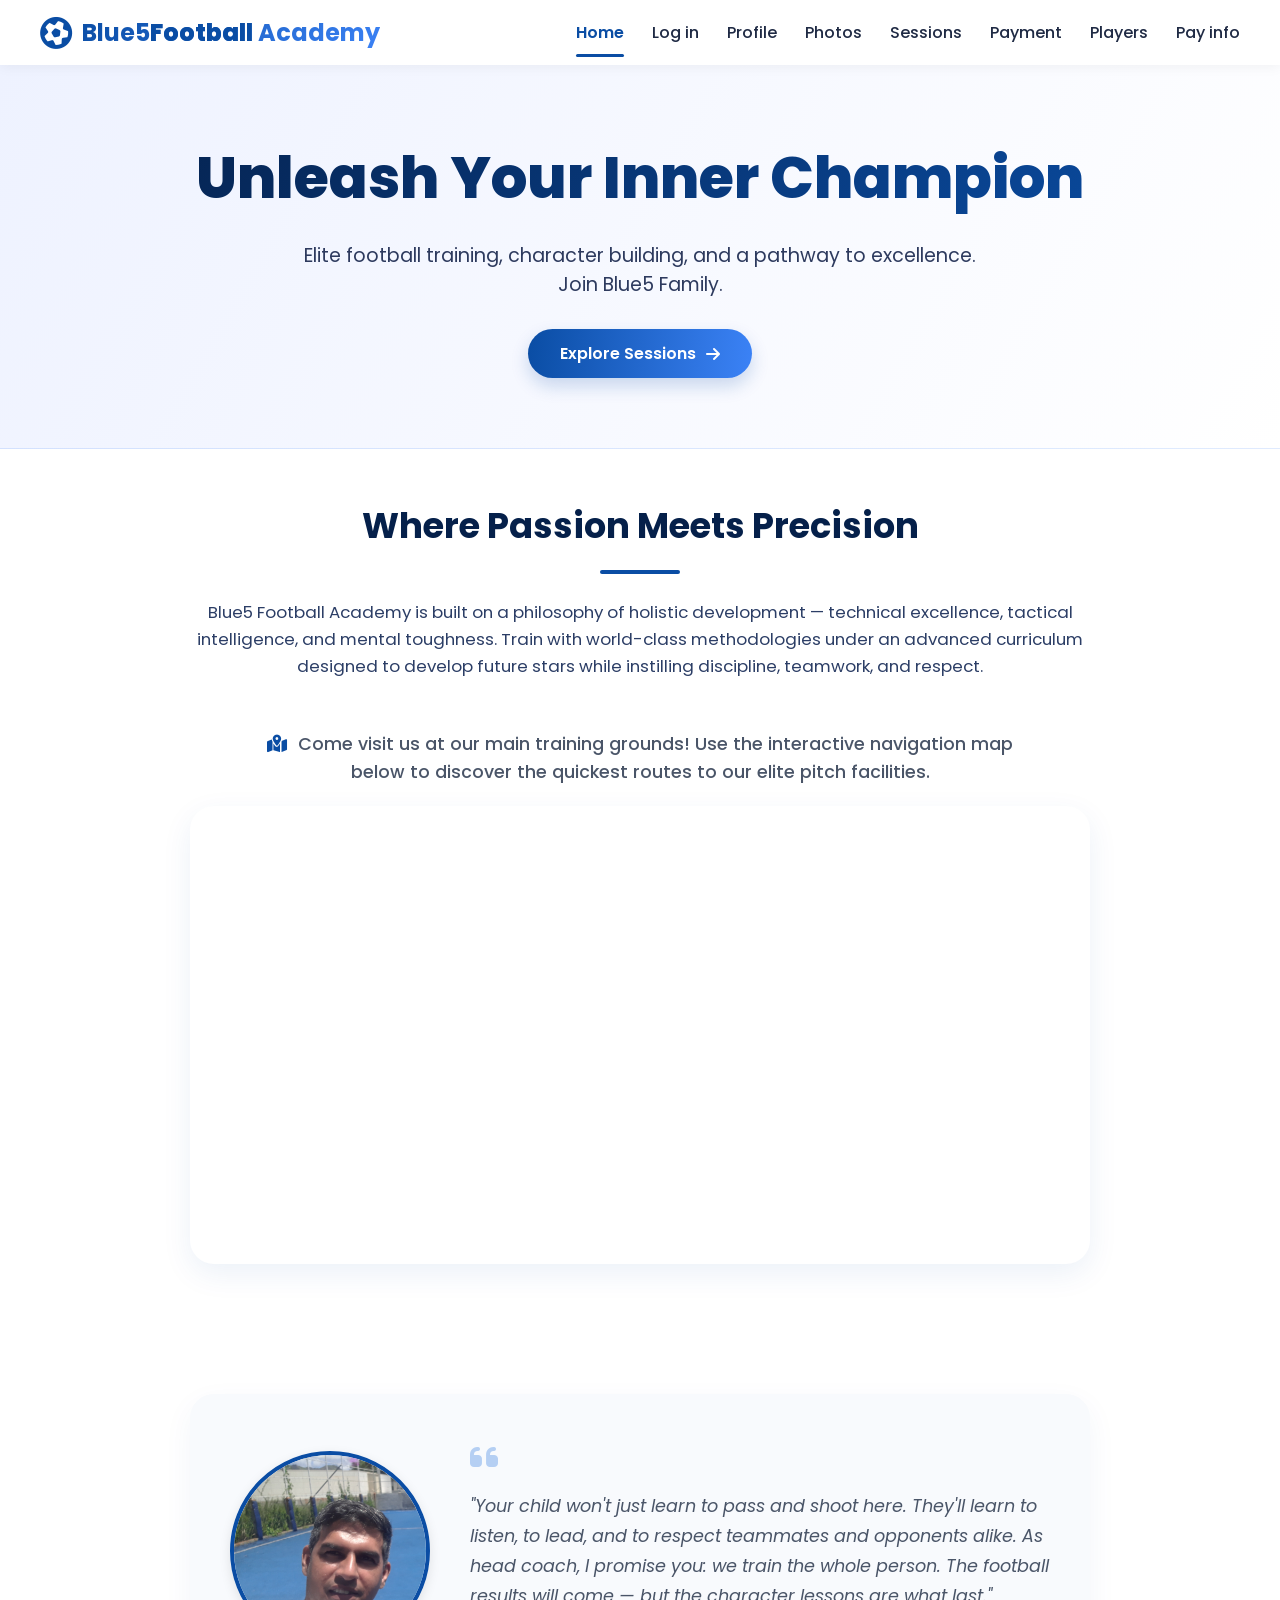
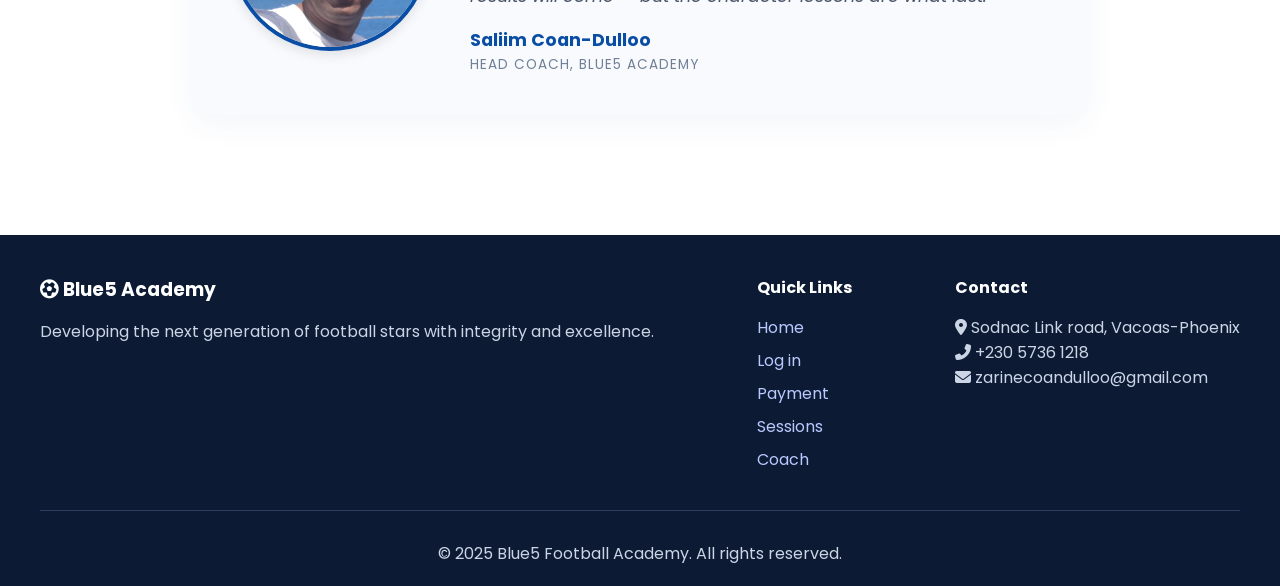
==== index.html @ ffa1c9f6 "Update index.html" ====
<!DOCTYPE html>
<html lang="en">
<head>
    <meta charset="UTF-8">
    <meta name="viewport" content="width=device-width, initial-scale=1.0">
    <title>Blue5 Football Academy | Home</title>
    <link rel="icon" href="data:image/svg+xml,<svg xmlns=%22http://www.w3.org/2000/svg%22 viewBox=%220 0 100 100%22><text y=%22.9em%22 font-size=%2280%22 fill=%22%230a4da4%22>⚽</text></svg>">
    <link rel="stylesheet" href="style.css">
    <link href="https://fonts.googleapis.com/css2?family=Poppins:wght@300;400;500;600;700;800&display=swap" rel="stylesheet">
    <link rel="stylesheet" href="https://cdnjs.cloudflare.com/ajax/libs/font-awesome/6.5.2/css/all.min.css">
    <style>
        /* Responsive Mobile Navigation Fixes matching layout configuration rules */
        .top-nav { 
            display: flex; 
            justify-content: space-between; 
            align-items: center; 
            padding: 15px 40px; 
            background: white; 
            box-shadow: 0 2px 12px rgba(0,0,0,0.05); 
            position: sticky; 
            top: 0; 
            z-index: 1000; 
        }
        .logo-link { text-decoration: none; }
        .main-nav ul { display: flex; gap: 28px; list-style: none; }
        .main-nav a { text-decoration: none; color: #1f2a44; font-weight: 500; }
        .main-nav a.active-nav { color: #0a4da4; font-weight: 600; }
        .mobile-menu-icon { display: none; cursor: pointer; font-size: 24px; color: #0a4da4; }

        /* Map Section and Text Styling */
        .map-intro-text {
            font-size: 1.1rem;
            color: #4a5568;
            margin: 30px auto 10px auto;
            max-width: 800px;
            line-height: 1.6;
            font-weight: 500;
        }
        .map-wrapper {
            width: 100%;
            max-width: 1000px;
            margin: 20px auto 0 auto;
            border-radius: 24px;
            overflow: hidden;
            box-shadow: 0 10px 30px rgba(10, 77, 164, 0.08);
            border: 4px solid white;
            background: white;
        }
        .map-frame {
            width: 100%;
            height: 450px;
            border: none;
            display: block;
        }

        /* Testimonial styles integrated smoothly for layout consistency */
        .testimonial-section {
            background-color: #ffffff;
            padding: 60px 20px;
            margin-top: 20px;
        }
        .testimonial-container {
            max-width: 900px;
            margin: 0 auto;
            background: #f8fafd;
            border-radius: 24px;
            padding: 40px;
            box-shadow: 0 10px 30px rgba(10, 77, 164, 0.05);
            display: flex;
            align-items: center;
            gap: 40px;
        }
        .testimonial-avatar-wrapper {
            flex-shrink: 0;
        }
        .testimonial-img {
            width: 200px;
            height: 200px;
            border-radius: 50%;
            object-fit: cover;
            border: 4px solid #0a4da4;
            box-shadow: 0 4px 12px rgba(0,0,0,0.1);
        }
        .testimonial-body {
            flex-grow: 1;
        }
        .quote-icon {
            font-size: 2rem;
            color: #1e6fdf;
            opacity: 0.3;
            margin-bottom: 10px;
        }
        .testimonial-text {
            font-size: 1.1rem;
            line-height: 1.7;
            color: #4a5568;
            font-style: italic;
            margin-bottom: 15px;
        }
        .testimonial-author {
            font-size: 1.1rem;
            font-weight: 700;
            color: #0a4da4;
        }
        .testimonial-role {
            font-size: 0.85rem;
            color: #718096;
            text-transform: uppercase;
            letter-spacing: 1px;
            margin-top: 2px;
        }

        /* Responsive Breakpoints matching sessions.html logic matrix */
        @media (max-width: 768px) {
            .top-nav { padding: 15px 20px; }
            .mobile-menu-icon { display: block; }
            
            .main-nav ul { 
                display: none; 
                flex-direction: column; 
                position: absolute; 
                top: 65px; 
                left: 0; 
                width: 100%; 
                background: white; 
                padding: 20px; 
                z-index: 100; 
                gap: 15px; 
                box-shadow: 0 4px 10px rgba(0,0,0,0.05); 
            }
            .main-nav ul.show-mobile { display: flex; }
            
            .map-frame { height: 300px; }

            .testimonial-container {
                flex-direction: column;
                text-align: center;
                padding: 30px 20px;
                gap: 20px;
            }
        }
    </style>
</head>
<body>
    <div class="site-wrapper">
        <div class="top-nav">
            <a href="index.html" class="logo-link">
                <div class="logo-area">
                    <i class="fas fa-futbol logo-icon"></i>
                    <span class="logo-text">Blue5<span class="accent">Football</span> Academy</span>
                </div>
            </a>
            <nav class="main-nav">
                <ul>
                    <li><a href="index.html" class="active-nav">Home</a></li>
                    <li><a href="login.html">Log in</a></li>
                    <li><a href="profile.html">Profile</a></li>
                    <li><a href="photos.html">Photos</a></li>
                    <li><a href="sessions.html">Sessions</a></li>
                    <li><a href="Coach.html">Payment</a></li>
                    <li><a href="players.html">Players</a></li>
                     <li><a href="pay_info.html">Pay info</a></li>
                </ul>
            </nav>
            <div class="mobile-menu-icon" onclick="toggleMobileMenu()">
                <i class="fas fa-bars"></i>
            </div>
        </div>

        <section class="hero-section">
            <div class="hero-content">
                <h1 class="hero-title">Unleash Your Inner Champion</h1>
                <p class="hero-subtitle">Elite football training, character building, and a pathway to excellence. Join Blue5 Family.</p>
                <a href="sessions.html" class="btn-primary pulse-animation">Explore Sessions <i class="fas fa-arrow-right"></i></a>
            </div>
        </section>

        <div class="container academy-details">
            <div class="center-text animate-up">
                <h2 class="section-title">Where Passion Meets Precision</h2>
                <div class="title-underline"></div>
                <p class="academy-description">Blue5 Football Academy is built on a philosophy of holistic development — technical excellence, tactical intelligence, and mental toughness. Train with world-class methodologies under an advanced curriculum designed to develop future stars while instilling discipline, teamwork, and respect.</p>
                
                <p class="map-intro-text">
                    <i class="fas fa-map-marked-alt" style="color: #0a4da4; margin-right: 6px;"></i> 
                    Come visit us at our main training grounds! Use the interactive navigation map below to discover the quickest routes to our elite pitch facilities.
                </p>

                <div class="map-wrapper">
                    <iframe 
                        class="map-frame" 
                        src="https://www.google.com/maps/embed?pb=!1m18!1m12!1m3!1d3743.080537021743!2d57.4913214!3d-20.2554766!2m3!1f0!2f0!3f0!3m2!1i1024!2i768!4f13.1!3m3!1m2!1s0x217c5b1d49e6d0a7%3A0x64e09f6e6eb7b025!2sSodnac%20Link%20Rd%2C%20Vacoas-Phoenix%2C%20Mauritius!5e0!3m2!1sen!2smu!4v1717260000000!5m2!1sen!2smu" 
                        allowfullscreen="" 
                        loading="lazy">
                    </iframe>
                </div>
            </div>
        </div>

        <section class="testimonial-section">
            <div class="testimonial-container">
                <div class="testimonial-avatar-wrapper">
                    <img src="saliim.jpg" alt="Saliim" class="testimonial-img">
                </div>
                <div class="testimonial-body">
                    <div class="quote-icon"><i class="fas fa-quote-left"></i></div>
                    <p class="testimonial-text">"Your child won't just learn to pass and shoot here. They'll learn to listen, to lead, and to respect teammates and opponents alike. As head coach, I promise you: we train the whole person. The football results will come — but the character lessons are what last."</p>
                    <div class="testimonial-author">Saliim Coan-Dulloo</div>
                    <div class="testimonial-role">Head Coach, Blue5 Academy</div>
                </div>
            </div>
        </section>

        <footer class="footer">
            <div class="footer-content">
                <div class="footer-col">
                    <h3><i class="fas fa-futbol"></i> Blue5 Academy</h3>
                    <p>Developing the next generation of football stars with integrity and excellence.</p>
                </div>
                <div class="footer-col">
                    <h4>Quick Links</h4>
                    <ul>
                        <li><a href="index.html">Home</a></li>
                        <li><a href="login.html">Log in</a></li>
                        <li><a href="Payment.html">Payment</a></li>
                        <li><a href="sessions.html">Sessions</a></li>
                        <li><a href="Coach.html">Coach</a></li>
                    </ul>
                </div>
                <div class="footer-col">
                    <h4>Contact</h4>
                    <p><i class="fas fa-map-marker-alt"></i> Sodnac Link road, Vacoas-Phoenix</p>
                    <p><i class="fas fa-phone-alt"></i> +230 5736 1218</p>
                    <p><i class="fas fa-envelope"></i> zarinecoandulloo@gmail.com</p>
                </div>
            </div>
            <div class="copyright">© 2025 Blue5 Football Academy. All rights reserved.</div>
        </footer>
    </div>

    <script>
        window.toggleMobileMenu = function() {
            const menu = document.querySelector('.main-nav ul');
            if (menu) menu.classList.toggle('show-mobile');
        };
    </script>
    <script src="script.js"></script>
</body>
</html>
---- style.css ----
/* style.css - Blue5 Football Academy Theme */
* {
    margin: 0;
    padding: 0;
    box-sizing: border-box;
    font-family: 'Poppins', sans-serif;
}

:root {
    --primary-blue: #0a4da4;
    --secondary-blue: #1e6fdf;
    --accent-blue: #3b82f6;
    --light-blue-bg: #eef5ff;
    --dark-navy: #05204a;
    --pure-white: #ffffff;
    --soft-gray: #f8fafc;
    --paid-green: #d1fae5;
    --paid-border: #10b981;
    --unpaid-light: #fff5eb;
    --card-shadow: 0 20px 35px -10px rgba(0, 0, 0, 0.1);
    --transition-default: all 0.3s cubic-bezier(0.23, 1, 0.32, 1);
}

body {
    background-color: var(--soft-gray);
    color: #1f2a44;
    scroll-behavior: smooth;
}

.site-wrapper {
    max-width: 1400px;
    margin: 0 auto;
    background-color: white;
    box-shadow: 0 0 40px rgba(0,0,0,0.03);
}

/* Navbar styles */
.top-nav {
    display: flex;
    align-items: center;
    justify-content: space-between;
    padding: 18px 40px;
    background: var(--pure-white);
    box-shadow: 0 4px 18px rgba(0, 0, 0, 0.05);
    position: sticky;
    top: 0;
    z-index: 100;
}

.logo-area {
    display: flex;
    align-items: center;
    gap: 10px;
}

.logo-icon {
    font-size: 32px;
    color: var(--primary-blue);
    transform: rotate(-12deg);
    transition: transform 0.2s;
}

.logo-text {
    font-size: 1.5rem;
    font-weight: 700;
    background: linear-gradient(135deg, #0a4da4, #3b82f6);
    -webkit-background-clip: text;
    background-clip: text;
    color: transparent;
}

.logo-text .accent {
    font-weight: 800;
    color: var(--primary-blue);
    background: none;
    -webkit-background-clip: unset;
    background-clip: unset;
}

.main-nav ul {
    display: flex;
    gap: 28px;
    list-style: none;
}

.main-nav ul li a {
    text-decoration: none;
    font-weight: 500;
    color: #1f2a44;
    padding: 8px 0;
    transition: var(--transition-default);
    position: relative;
}

.main-nav ul li a:hover {
    color: var(--primary-blue);
}

.main-nav ul li a.active-nav {
    color: var(--primary-blue);
    font-weight: 600;
}

.main-nav ul li a.active-nav::after {
    content: '';
    position: absolute;
    bottom: -5px;
    left: 0;
    width: 100%;
    height: 3px;
    background: var(--primary-blue);
    border-radius: 3px;
    animation: slideIn 0.3s ease;
}

.mobile-menu-icon {
    display: none;
    font-size: 28px;
    cursor: pointer;
    color: var(--primary-blue);
}

@keyframes slideIn {
    from { width: 0; opacity: 0; }
    to { width: 100%; opacity: 1; }
}

/* Hero Section */
.hero-section {
    background: linear-gradient(120deg, #eef2ff 0%, #ffffff 100%);
    padding: 70px 40px;
    text-align: center;
    border-bottom: 1px solid rgba(59,130,246,0.15);
}

.hero-title {
    font-size: 3.6rem;
    font-weight: 800;
    background: linear-gradient(135deg, var(--dark-navy), var(--primary-blue));
    -webkit-background-clip: text;
    background-clip: text;
    color: transparent;
    margin-bottom: 20px;
    animation: fadeInUp 0.8s ease;
}

.hero-subtitle {
    font-size: 1.2rem;
    color: #2d3a5e;
    max-width: 680px;
    margin: 0 auto 30px;
    animation: fadeInUp 0.9s ease;
}

.btn-primary {
    background: linear-gradient(95deg, var(--primary-blue), var(--accent-blue));
    color: white;
    padding: 12px 32px;
    border-radius: 40px;
    text-decoration: none;
    font-weight: 600;
    display: inline-flex;
    align-items: center;
    gap: 10px;
    transition: transform 0.2s, box-shadow 0.2s;
    box-shadow: 0 8px 18px rgba(10,77,164,0.2);
    border: none;
    cursor: pointer;
}

.btn-primary:hover {
    transform: translateY(-3px);
    box-shadow: 0 15px 25px rgba(10,77,164,0.3);
}

.pulse-animation {
    animation: pulse 2s infinite;
}

@keyframes pulse {
    0% { box-shadow: 0 0 0 0 rgba(59,130,246,0.4); }
    70% { box-shadow: 0 0 0 10px rgba(59,130,246,0); }
    100% { box-shadow: 0 0 0 0 rgba(59,130,246,0); }
}

.container {
    max-width: 1200px;
    margin: 0 auto;
    padding: 50px 24px;
}

.academy-details {
    text-align: center;
}

.center-text {
    max-width: 900px;
    margin: 0 auto;
}

.section-title {
    font-size: 2.2rem;
    font-weight: 700;
    color: var(--dark-navy);
    margin-bottom: 18px;
}

.title-underline {
    width: 80px;
    height: 4px;
    background: var(--primary-blue);
    margin: 0 auto 25px;
    border-radius: 4px;
}

.academy-description {
    font-size: 1.05rem;
    line-height: 1.6;
    color: #2c3e66;
    margin-bottom: 50px;
}

.stats-grid {
    display: flex;
    justify-content: center;
    gap: 40px;
    flex-wrap: wrap;
    margin: 30px 0 20px;
}

.stat-card {
    background: white;
    padding: 25px 30px;
    border-radius: 32px;
    width: 180px;
    transition: all 0.25s;
    box-shadow: 0 5px 12px rgba(0,0,0,0.05);
    border: 1px solid rgba(59,130,246,0.2);
}

.stat-card i {
    font-size: 42px;
    color: var(--primary-blue);
    margin-bottom: 12px;
}

.stat-card h3 {
    font-size: 1.8rem;
    font-weight: 700;
}

.stat-card:hover {
    transform: translateY(-8px);
    box-shadow: var(--card-shadow);
}

/* Form Pages styling (login, payment forms) */
.form-card {
    background: white;
    max-width: 480px;
    margin: 50px auto;
    border-radius: 32px;
    box-shadow: var(--card-shadow);
    padding: 40px 32px;
    transition: transform 0.2s;
}

.form-card h2 {
    color: var(--dark-navy);
    text-align: center;
    margin-bottom: 24px;
}

.input-group {
    margin-bottom: 20px;
}

.input-group input {
    width: 100%;
    padding: 14px 18px;
    border-radius: 60px;
    border: 1px solid #d1d9f0;
    font-size: 1rem;
    transition: all 0.2s;
}

.input-group input:focus {
    border-color: var(--primary-blue);
    outline: none;
    box-shadow: 0 0 0 3px rgba(10,77,164,0.2);
}

.btn-block {
    width: 100%;
    background: var(--primary-blue);
    color: white;
    padding: 12px;
    border-radius: 40px;
    font-weight: 600;
    border: none;
    cursor: pointer;
}

.form-toggle {
    display: flex;
    gap: 20px;
    justify-content: center;
    margin-bottom: 30px;
    border-bottom: 2px solid #e2e8f0;
    padding-bottom: 12px;
}

.form-toggle span {
    font-weight: 600;
    cursor: pointer;
    padding: 5px 20px;
    border-radius: 40px;
    transition: 0.2s;
}

.form-toggle .active-toggle {
    background: var(--primary-blue);
    color: white;
}

/* Payment Table */
.payment-section {
    padding: 30px 24px;
}

.month-table {
    width: 100%;
    border-collapse: collapse;
    margin: 30px 0;
    border-radius: 24px;
    overflow: hidden;
    box-shadow: 0 2px 12px rgba(0,0,0,0.06);
}

.month-table th {
    background: var(--primary-blue);
    color: white;
    padding: 14px;
    font-weight: 600;
}

.month-table td {
    padding: 14px;
    border-bottom: 1px solid #e2edff;
    font-weight: 500;
}

.paid-row {
    background-color: var(--paid-green);
    border-left: 4px solid var(--paid-border);
}

.unpaid-row {
    background-color: var(--unpaid-light);
}

.payment-interface {
    background: white;
    border-radius: 28px;
    padding: 28px;
    margin-top: 30px;
    box-shadow: var(--card-shadow);
    border: 1px solid rgba(0,0,0,0.05);
}

.payment-methods {
    display: flex;
    gap: 20px;
    flex-wrap: wrap;
    margin: 20px 0;
}

.pay-btn {
    background: #f1f5f9;
    border: none;
    padding: 12px 24px;
    border-radius: 44px;
    font-weight: 500;
    display: flex;
    align-items: center;
    gap: 12px;
    cursor: pointer;
    transition: 0.2s;
    font-size: 1rem;
}

.pay-btn i {
    font-size: 1.3rem;
}

.pay-btn:hover {
    background: var(--primary-blue);
    color: white;
    transform: scale(1.02);
}

/* Sessions cards */
.sessions-grid {
    display: flex;
    flex-wrap: wrap;
    gap: 32px;
    justify-content: center;
    margin: 40px 0;
}

.session-card {
    background: white;
    border-radius: 32px;
    flex: 1;
    min-width: 260px;
    padding: 28px;
    transition: 0.2s;
    border: 1px solid #e2f0ff;
}

.session-card:hover {
    transform: translateY(-6px);
    box-shadow: var(--card-shadow);
}

.session-icon {
    font-size: 48px;
    color: var(--primary-blue);
    margin-bottom: 18px;
}

.session-card h3 {
    font-size: 1.7rem;
    margin-bottom: 20px;
}

.session-list {
    list-style: none;
    text-align: left;
}

.session-list li {
    padding: 8px 0;
    border-bottom: 1px dashed #cbd5e1;
}

/* Coach page */
.coach-container {
    display: flex;
    flex-wrap: wrap;
    align-items: center;
    gap: 50px;
    padding: 50px 30px;
    max-width: 1100px;
    margin: 0 auto;
}

.coach-image {
    flex: 1;
    text-align: center;
}

.circle-frame {
    width: 280px;
    height: 280px;
    border-radius: 50%;
    object-fit: cover;
    border: 6px solid var(--primary-blue);
    box-shadow: 0 20px 30px rgba(0,0,0,0.15);
    transition: transform 0.4s;
}

.circle-frame:hover {
    transform: scale(1.02);
}

.coach-bio {
    flex: 1;
}

.coach-bio h2 {
    font-size: 2.2rem;
    color: var(--dark-navy);
}

.coach-title {
    color: var(--primary-blue);
    font-weight: 500;
    margin: 10px 0 20px;
}

/* Footer */
.footer {
    background: #0c1b33;
    color: #cbd5e6;
    padding: 40px 40px 20px;
    margin-top: 60px;
}

.footer-content {
    display: flex;
    flex-wrap: wrap;
    justify-content: space-between;
    gap: 30px;
    max-width: 1200px;
    margin: 0 auto;
}

.footer-col h3, .footer-col h4 {
    color: white;
    margin-bottom: 15px;
}

.footer-col a {
    color: #b9c8ff;
    text-decoration: none;
}

.footer-col ul {
    list-style: none;
}

.footer-col li {
    margin: 8px 0;
}

.copyright {
    text-align: center;
    padding-top: 30px;
    border-top: 1px solid #2d3e62;
    margin-top: 30px;
}

/* Animations */
@keyframes fadeInUp {
    from {
        opacity: 0;
        transform: translateY(20px);
    }
    to {
        opacity: 1;
        transform: translateY(0);
    }
}

.animate-up {
    animation: fadeInUp 0.7s ease-out;
}

/* Responsive */
@media (max-width: 900px) {
    .top-nav {
        padding: 15px 20px;
    }
    .main-nav ul {
        position: fixed;
        top: 75px;
        left: -100%;
        background: white;
        flex-direction: column;
        width: 70%;
        height: calc(100% - 75px);
        box-shadow: 4px 0 20px rgba(0,0,0,0.1);
        padding: 30px;
        transition: 0.3s;
        gap: 20px;
        z-index: 999;
    }
    .main-nav ul.show-mobile {
        left: 0;
    }
    .mobile-menu-icon {
        display: block;
    }
    .hero-title {
        font-size: 2.2rem;
    }
    .coach-container {
        flex-direction: column;
        text-align: center;
    }
    .circle-frame {
        width: 220px;
        height: 220px;
    }
}

@media (max-width: 600px) {
    .stats-grid {
        gap: 15px;
    }
    .stat-card {
        width: 140px;
        padding: 15px;
    }
    .payment-methods {
        justify-content: center;
    }
}
/* ========== LOGIN PAGE - COMPACT & NO ANIMATION ========== */
.login-nav {
    justify-content: space-between;
    border-bottom: 1px solid rgba(59,130,246,0.15);
}
.logo-link {
    text-decoration: none;
}
.nav-placeholder {
    width: 40px;
}
.login-register-card {
    max-width: 550px;
    width: 90%;
    margin: 50px auto;
    padding: 35px 30px;
    border-radius: 36px;
    background: white;
    box-shadow: 0 25px 45px -12px rgba(0, 0, 0, 0.2);
    text-align: center;
}
.login-register-card h2 {
    margin-bottom: 15px;
    color: var(--dark-navy);
}
.input-group {
    position: relative;
    width: 100%;
    margin-bottom: 16px;
    text-align: left;
}
.input-icon {
    position: absolute;
    left: 18px;
    top: 50%;
    transform: translateY(-50%);
    color: var(--primary-blue);
    font-size: 1rem;
    opacity: 0.7;
}
.input-group input {
    width: 100%;
    padding: 13px 18px 13px 48px;
    border-radius: 60px;
    border: 1px solid #e2edff;
    font-size: 1rem;
    background: #fefefe;
    transition: border 0.2s;
    box-sizing: border-box;
}
.input-group input:focus {
    border-color: var(--primary-blue);
    box-shadow: 0 0 0 3px rgba(10,77,164,0.15);
    outline: none;
}
.forgot-password {
    text-align: right;
    margin-top: 5px;
    width: 100%;
}
.forgot-password a {
    font-size: 0.85rem;
    color: var(--primary-blue);
    text-decoration: none;
}
.btn-block {
    width: 100%;
    padding: 12px;
    border-radius: 60px;
    font-weight: 600;
    background: var(--primary-blue);
    color: white;
    border: none;
    cursor: pointer;
    display: flex;
    align-items: center;
    justify-content: center;
    gap: 10px;
    transition: background 0.2s;
    margin-top: 5px;
}
.btn-block:hover {
    background: var(--secondary-blue);
}
.form-toggle {
    display: flex;
    gap: 15px;
    justify-content: center;
    margin-bottom: 25px;
    background: #f1f5fd;
    border-radius: 60px;
    padding: 5px;
    width: 100%;
}
.form-toggle span {
    flex: 1;
    text-align: center;
    padding: 10px 0;
    font-weight: 600;
    cursor: pointer;
    border-radius: 40px;
    transition: 0.2s;
}
.form-toggle .active-toggle {
    background: var(--primary-blue);
    color: white;
    box-shadow: 0 2px 8px rgba(10,77,164,0.3);
}
.social-divider {
    text-align: center;
    margin: 20px 0 16px;  /* Reduced margin */
    position: relative;
    width: 100%;
}
.social-divider span {
    background: white;
    padding: 0 15px;
    font-size: 0.85rem;
    color: #6c7a91;
}
.social-divider::before {
    content: '';
    position: absolute;
    top: 50%;
    left: 0;
    width: 100%;
    height: 1px;
    background: #e2edff;
    z-index: -1;
}
.social-login-group {
    display: flex;
    flex-wrap: wrap;
    gap: 12px;
    justify-content: center;
    margin: 12px 0 8px;
    width: 100%;
}
.social-btn {
    flex: 1;
    min-width: 100px;
    padding: 10px 8px;
    border-radius: 44px;
    border: none;
    font-weight: 500;
    display: flex;
    align-items: center;
    justify-content: center;
    gap: 8px;
    cursor: pointer;
    transition: background 0.2s;
    background: #f8fafd;
    border: 1px solid #dce7fc;
    color: #1f2a44;
}
.social-btn i {
    font-size: 1.2rem;
}
.google-btn:hover {
    background: #db4437;
    color: white;
    border-color: #db4437;
}
.yahoo-btn:hover {
    background: #6001d2;
    color: white;
    border-color: #6001d2;
}
.hotmail-btn:hover {
    background: #0072c6;
    color: white;
    border-color: #0072c6;
}
.terms-note {
    text-align: center;
    font-size: 0.7rem;
    margin-top: 15px;
    color: #7c8aa5;
    width: 100%;
}
.login-footer {
    margin-top: 40px;
    background: #0c1b33;
    text-align: center;
}
/* No transform animations on forms */
#LoginForm, #RegForm {
    transition: none;
}
@media (max-width: 600px) {
    .login-register-card {
        margin: 20px auto;
        padding: 25px 18px;
        width: 92%;
    }
    .social-login-group {
        flex-direction: column;
    }
}
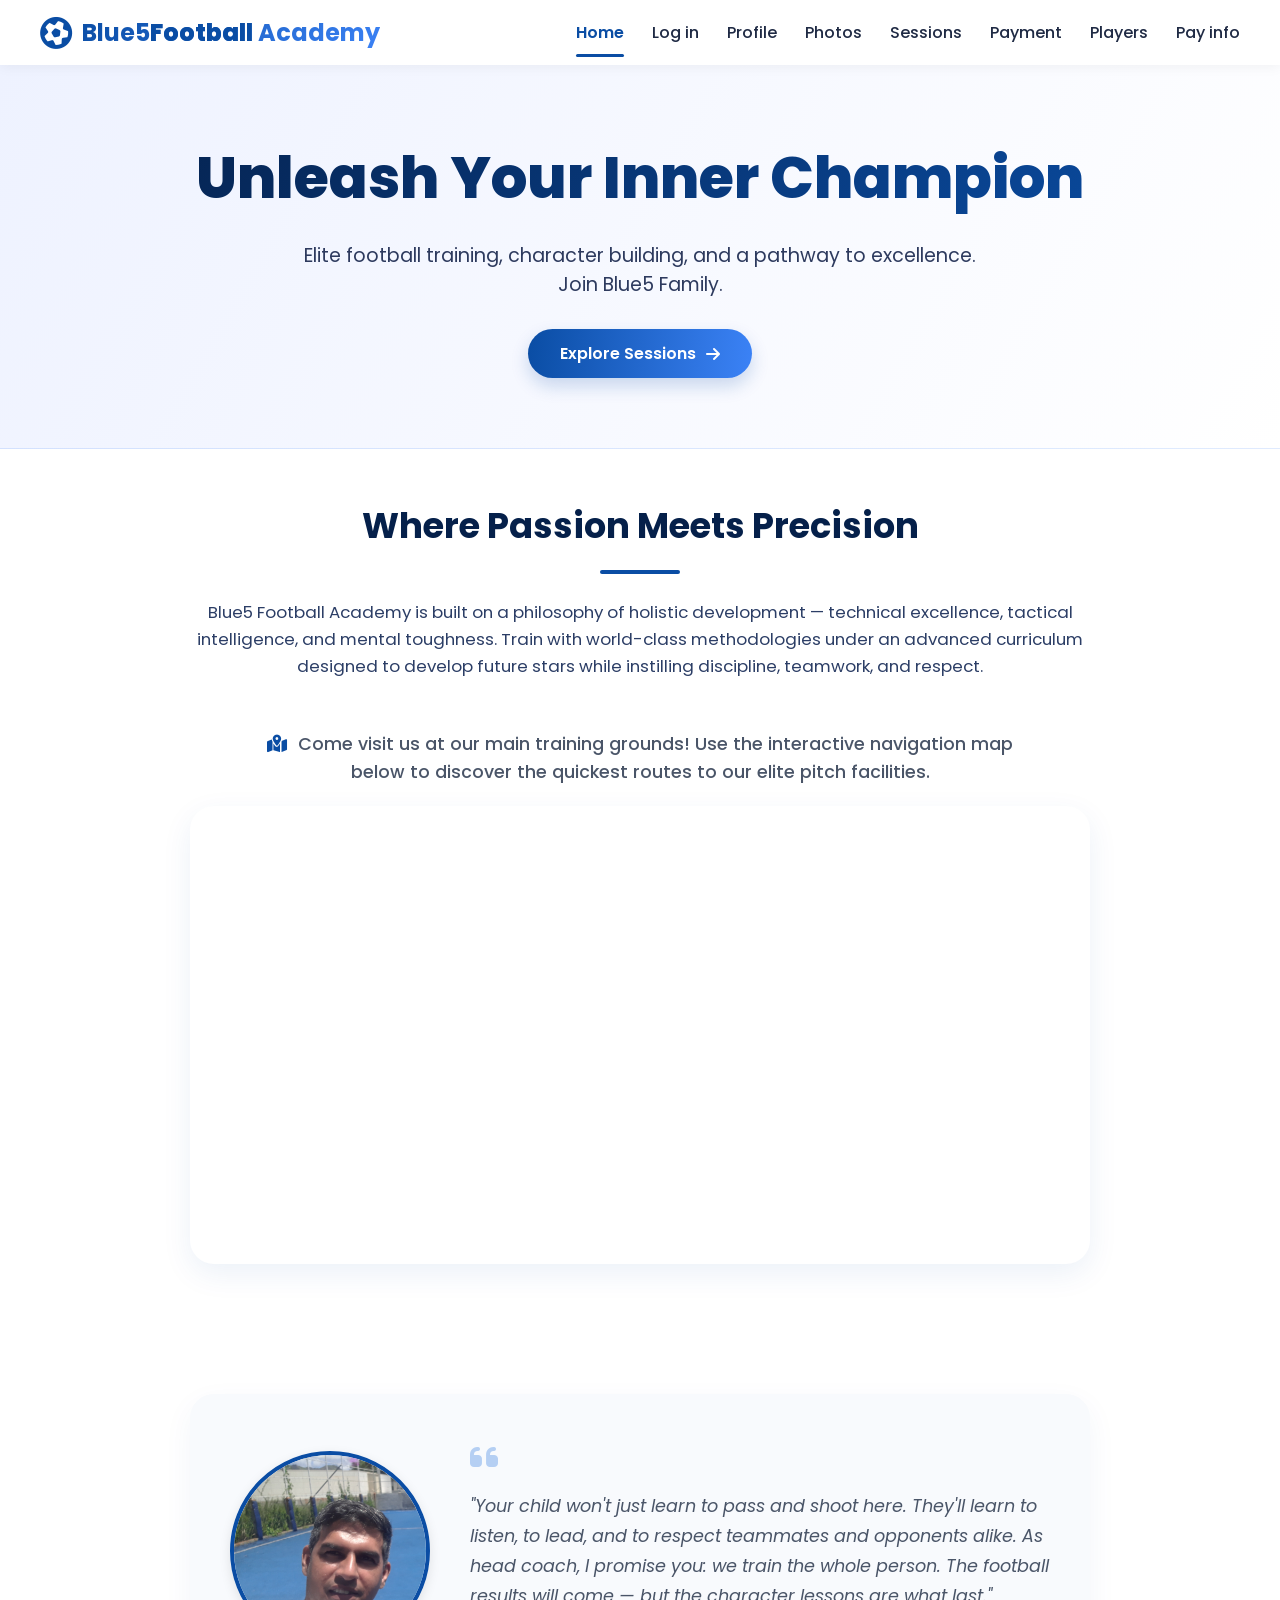
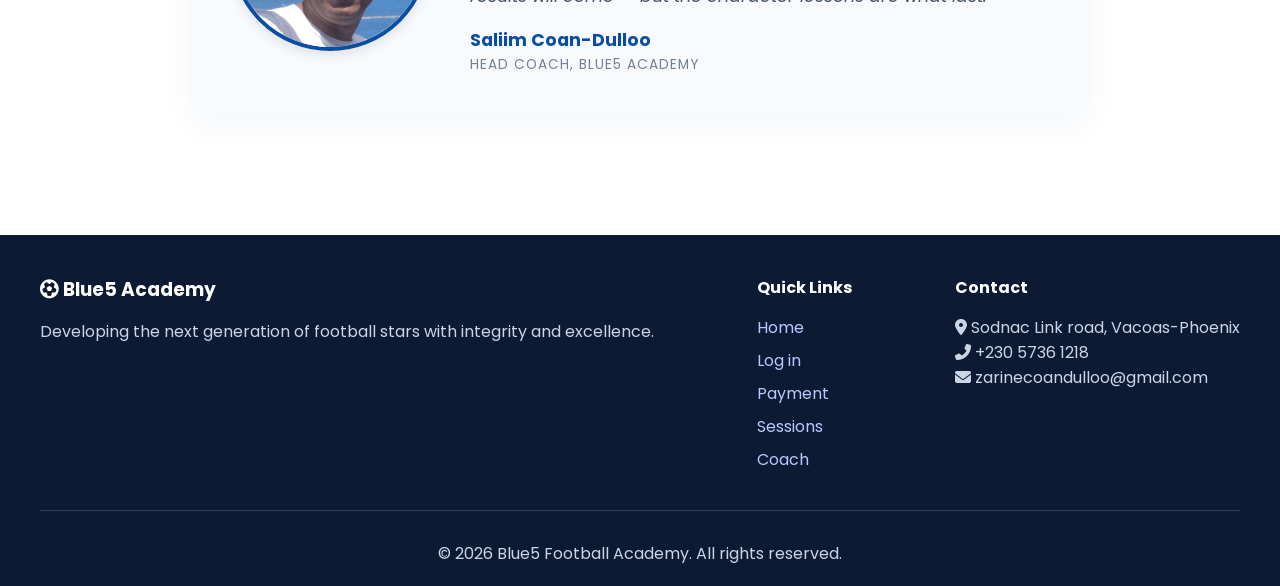
==== commit 36cf1d1e: "Update index.html" ====
--- a/index.html
+++ b/index.html
@@ -189,7 +189,7 @@
                 <div class="map-wrapper">
                     <iframe 
                         class="map-frame" 
-                        src="https://www.google.com/maps/embed?pb=!1m18!1m12!1m3!1d3743.080537021743!2d57.4913214!3d-20.2554766!2m3!1f0!2f0!3f0!3m2!1i1024!2i768!4f13.1!3m3!1m2!1s0x217c5b1d49e6d0a7%3A0x64e09f6e6eb7b025!2sSodnac%20Link%20Rd%2C%20Vacoas-Phoenix%2C%20Mauritius!5e0!3m2!1sen!2smu!4v1717260000000!5m2!1sen!2smu" 
+                        src="https://www.google.com/maps/embed?pb=!1m18!1m12!1m3!1d3742.802107481109!2d57.48529327595701!3d-20.308466650390117!2m3!1f0!2f0!3f0!3m2!1i1024!2i768!4f13.1!3m3!1m2!1s0x217c5b36440ec051%3A0xcb06f1d8f1d7d0eb!2sSodnac%20Link%20Rd%2C%20Phoenix!5e0!3m2!1sen!2smu!4v1717260000000!5m2!1sen!2smu" 
                         allowfullscreen="" 
                         loading="lazy">
                     </iframe>
@@ -234,7 +234,7 @@
                     <p><i class="fas fa-envelope"></i> zarinecoandulloo@gmail.com</p>
                 </div>
             </div>
-            <div class="copyright">© 2025 Blue5 Football Academy. All rights reserved.</div>
+            <div class="copyright">© 2026 Blue5 Football Academy. All rights reserved.</div>
         </footer>
     </div>
 
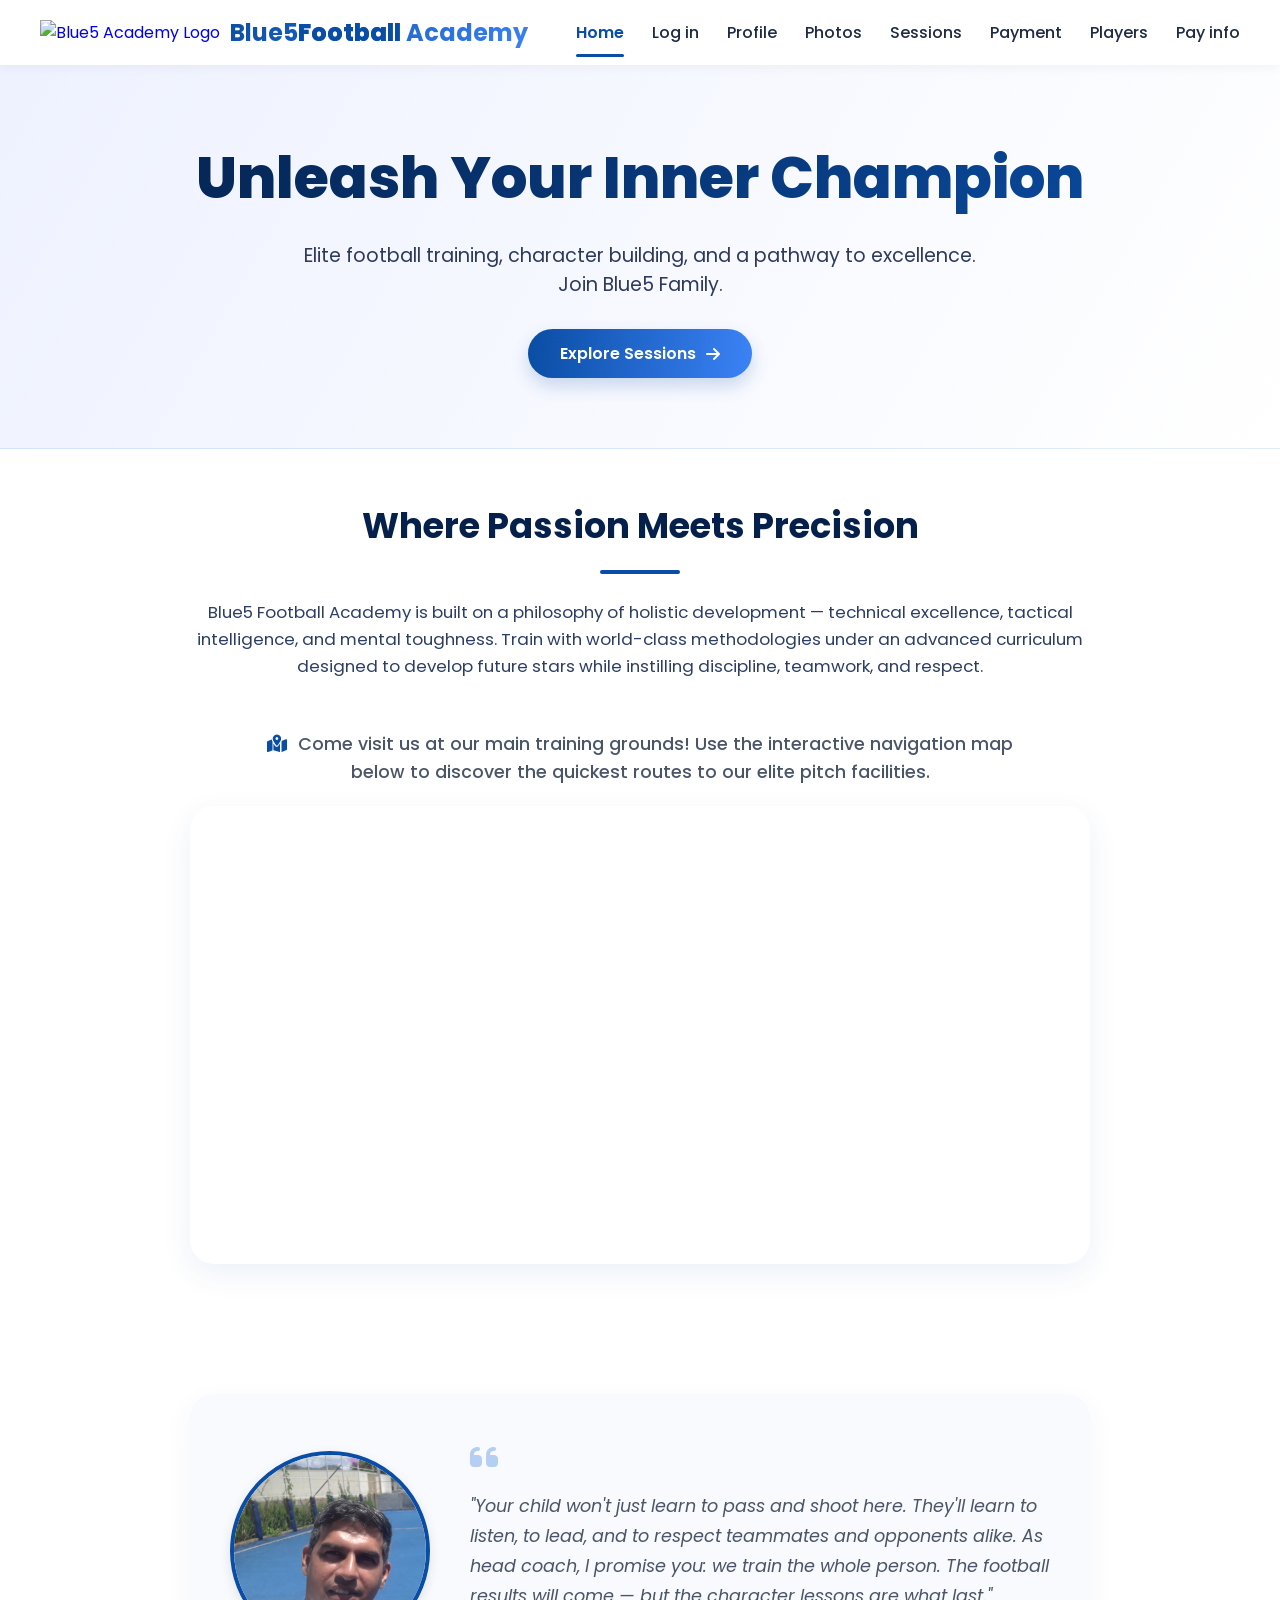
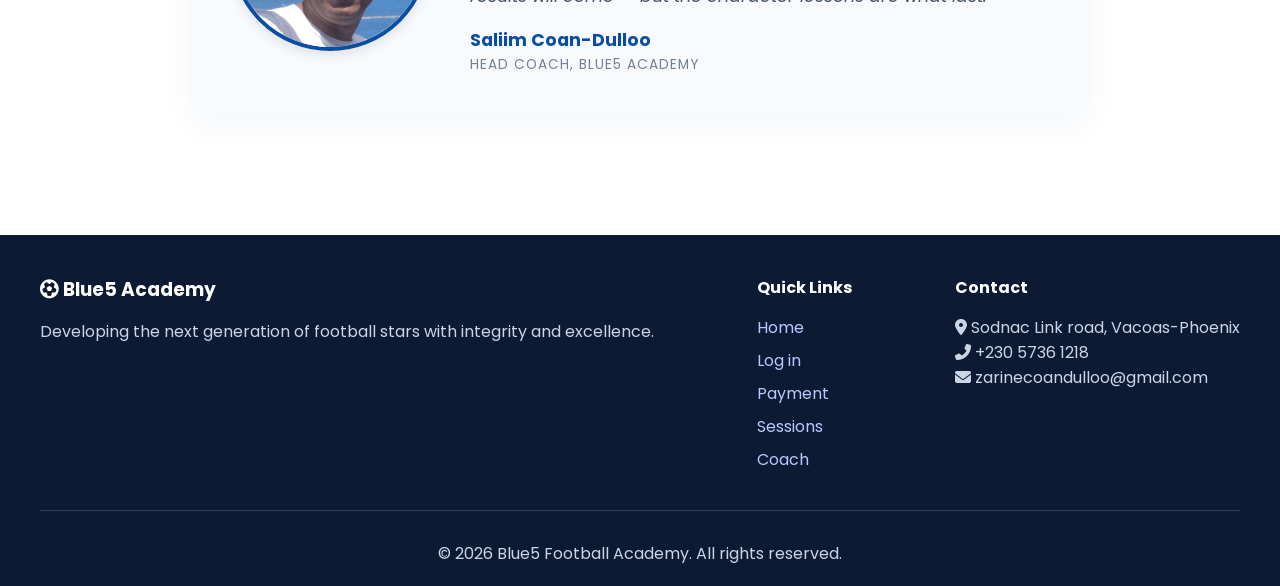
==== commit 4a2af07b: "Update index.html" ====
--- a/index.html
+++ b/index.html
@@ -146,7 +146,7 @@
         <div class="top-nav">
             <a href="index.html" class="logo-link">
                 <div class="logo-area">
-                    <i class="fas fa-futbol logo-icon"></i>
+                    <img src="logo.jpg" alt="Blue5 Academy Logo" class="logo-img">
                     <span class="logo-text">Blue5<span class="accent">Football</span> Academy</span>
                 </div>
             </a>
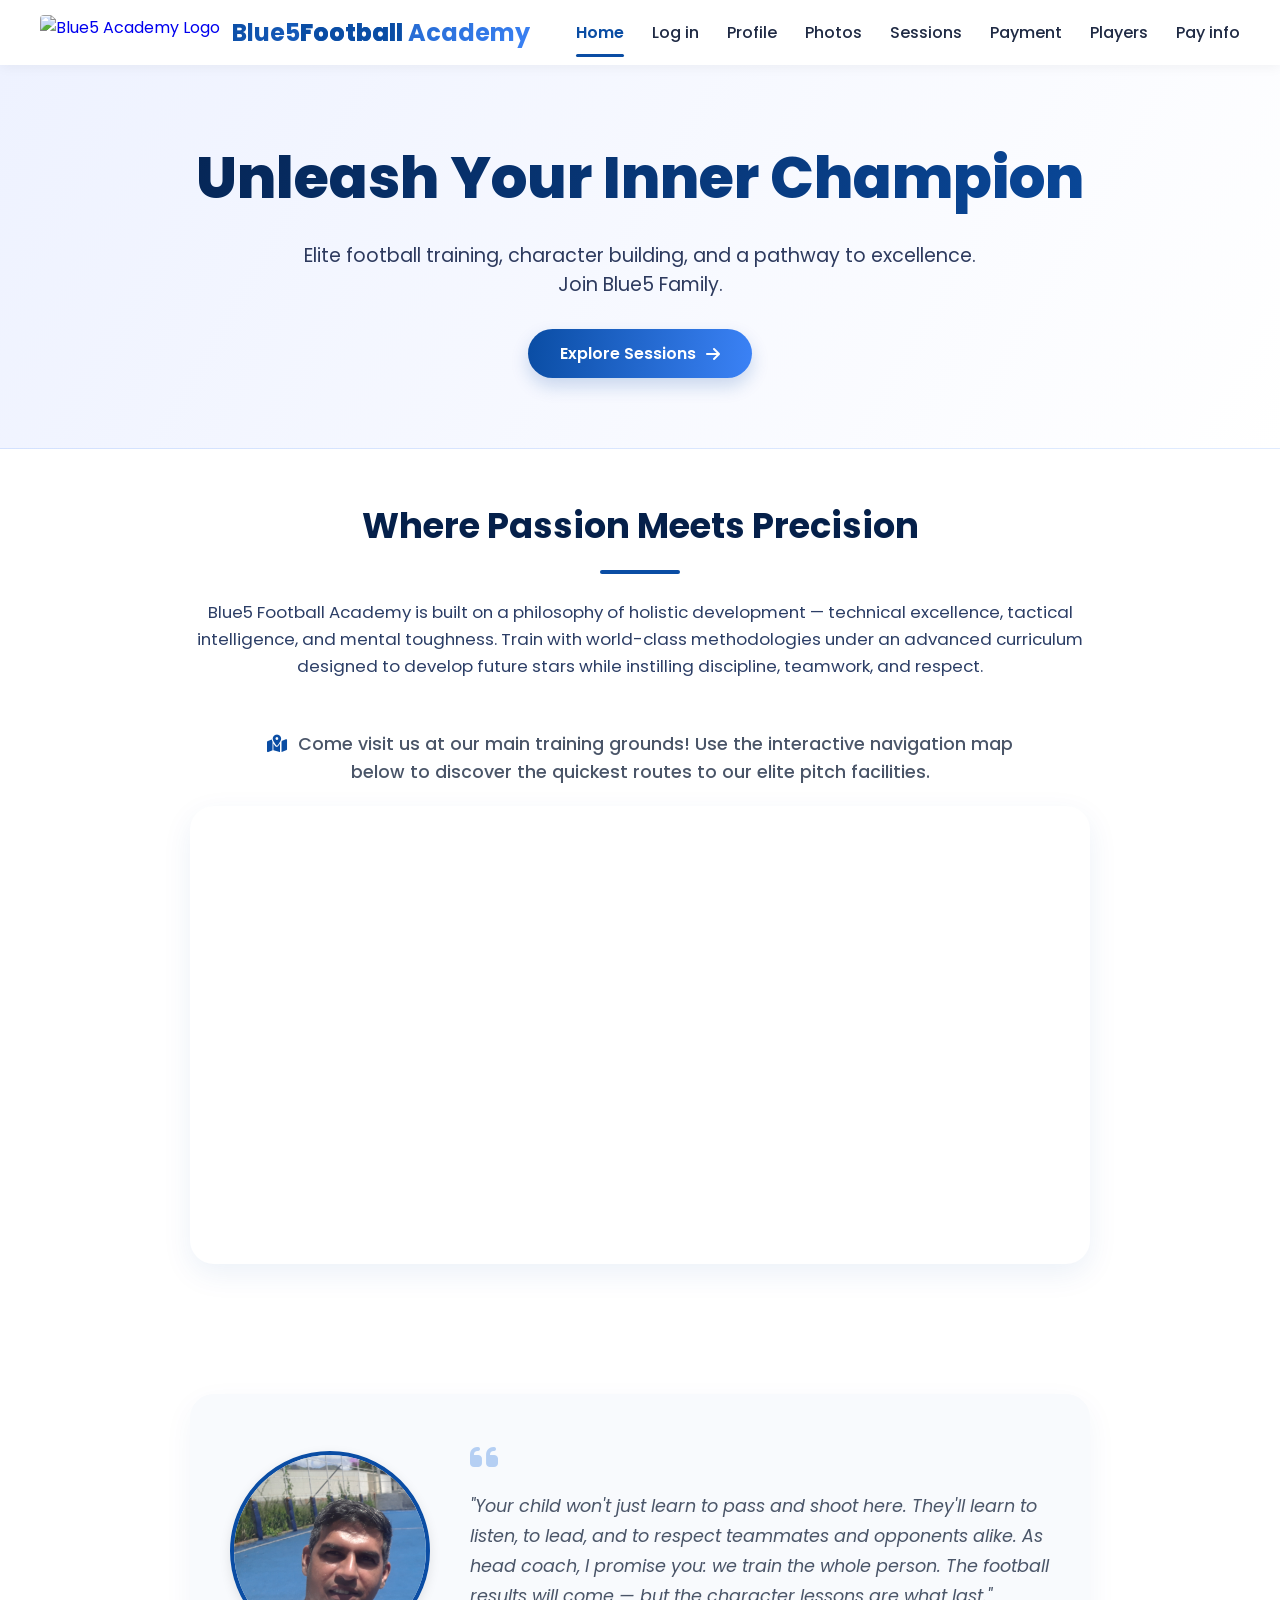
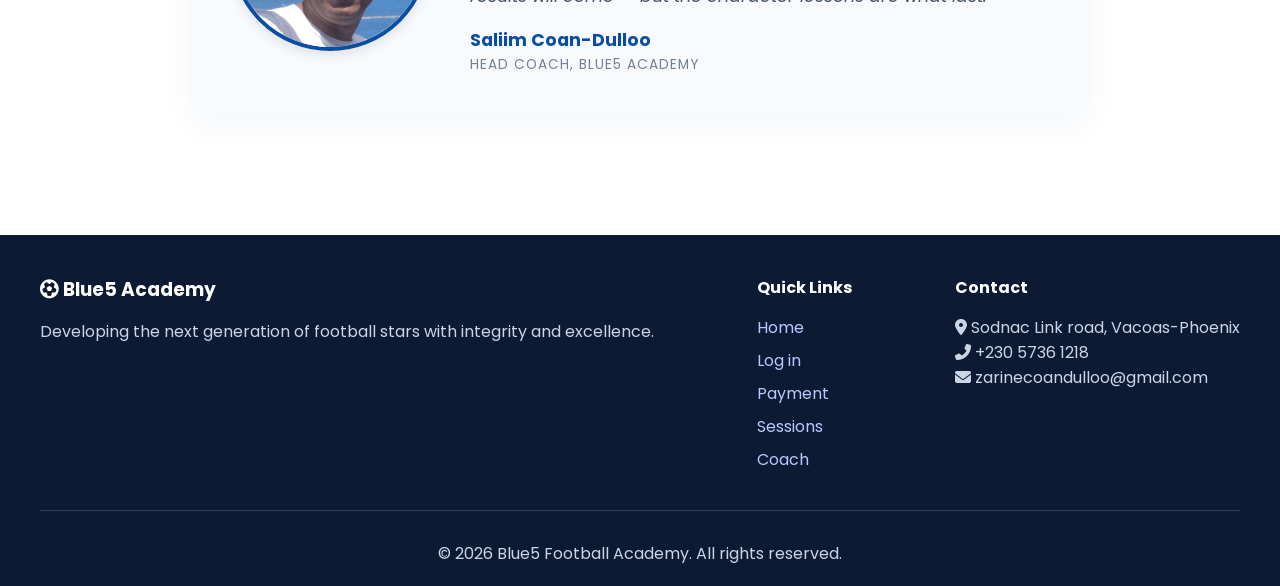
==== commit 84c2d51e: "Update index.html" ====
--- a/index.html
+++ b/index.html
@@ -9,6 +9,19 @@
     <link href="https://fonts.googleapis.com/css2?family=Poppins:wght@300;400;500;600;700;800&display=swap" rel="stylesheet">
     <link rel="stylesheet" href="https://cdnjs.cloudflare.com/ajax/libs/font-awesome/6.5.2/css/all.min.css">
     <style>
+        /*Logo img*/
+        .logo-area {
+    display: flex;
+    align-items: center;
+    gap: 12px;
+}
+
+.logo-img {
+    height: 35px;         /* Keeps it perfectly proportioned to the text height */
+    width: auto;          /* Prevents any horizontal image stretching */
+    object-fit: contain;  /* Safeguards image dimensions */
+    border-radius: 4px;   /* Optional: adds a subtle roundness to sharp corners */
+}
         /* Responsive Mobile Navigation Fixes matching layout configuration rules */
         .top-nav { 
             display: flex; 
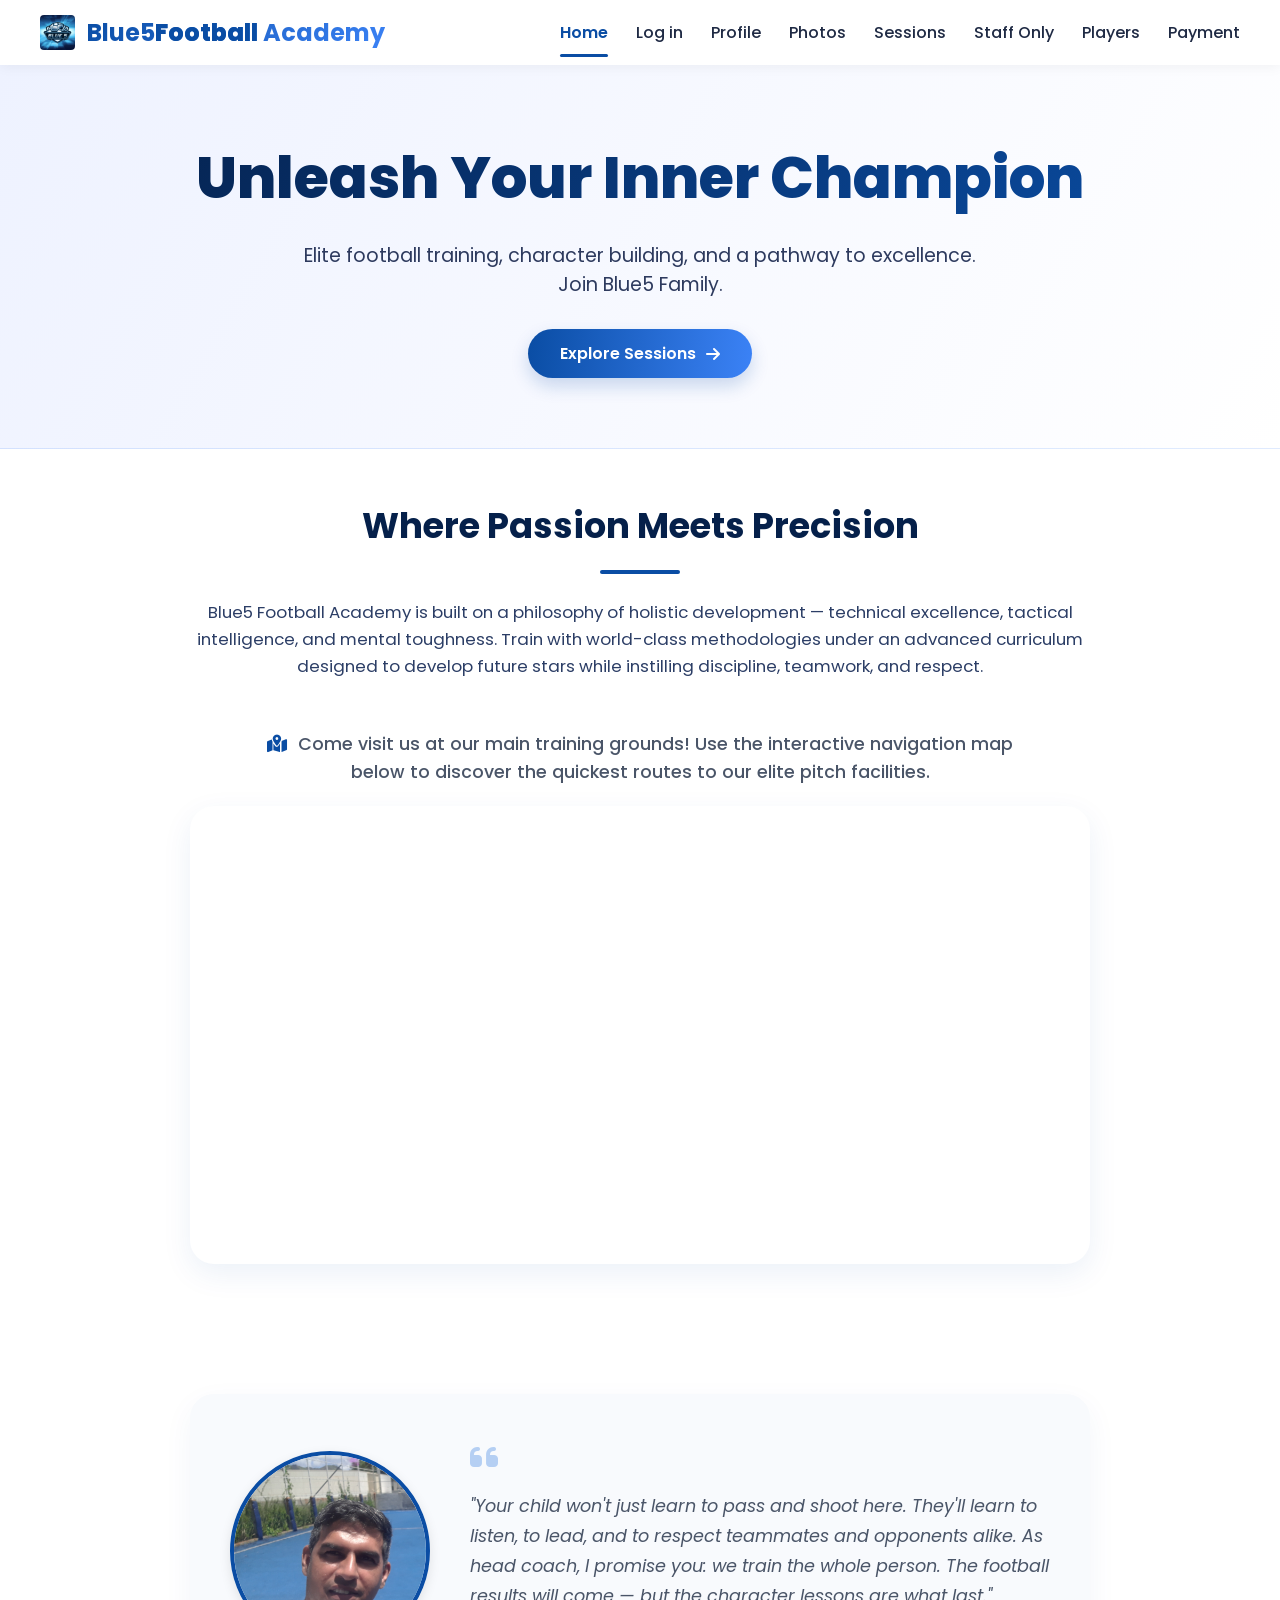
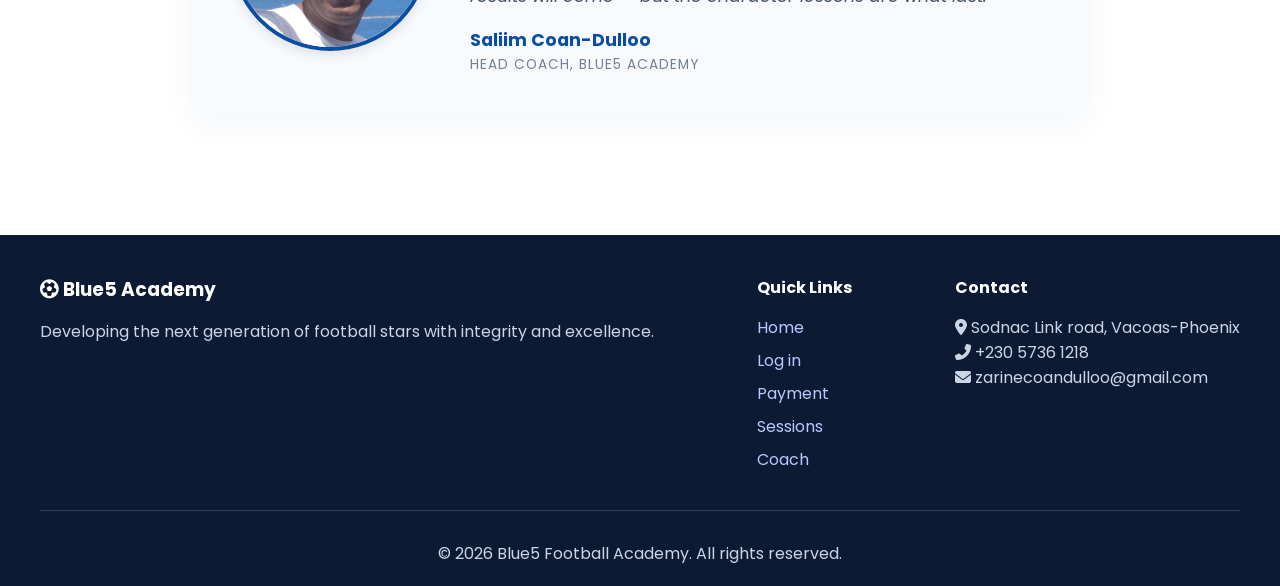
==== commit 5ba335b7: "Update index.html" ====
--- a/index.html
+++ b/index.html
@@ -170,9 +170,9 @@
                     <li><a href="profile.html">Profile</a></li>
                     <li><a href="photos.html">Photos</a></li>
                     <li><a href="sessions.html">Sessions</a></li>
-                    <li><a href="Coach.html">Payment</a></li>
+                    <li><a href="Coach.html">Staff Only</a></li>
                     <li><a href="players.html">Players</a></li>
-                     <li><a href="pay_info.html">Pay info</a></li>
+                     <li><a href="pay_info.html">Payment</a></li>
                 </ul>
             </nav>
             <div class="mobile-menu-icon" onclick="toggleMobileMenu()">
--- a/style.css
+++ b/style.css
@@ -212,7 +212,18 @@
     margin: 0 auto 25px;
     border-radius: 4px;
 }
-
+.logo-area {
+    display: flex;
+    align-items: center;
+    gap: 12px;
+}
+
+.logo-img {
+    height: 35px;         /* Keeps it perfectly proportioned to the text height */
+    width: auto;          /* Prevents any horizontal image stretching */
+    object-fit: contain;  /* Safeguards image dimensions */
+    border-radius: 4px;   /* Optional: adds a subtle roundness to sharp corners */
+}
 .academy-description {
     font-size: 1.05rem;
     line-height: 1.6;
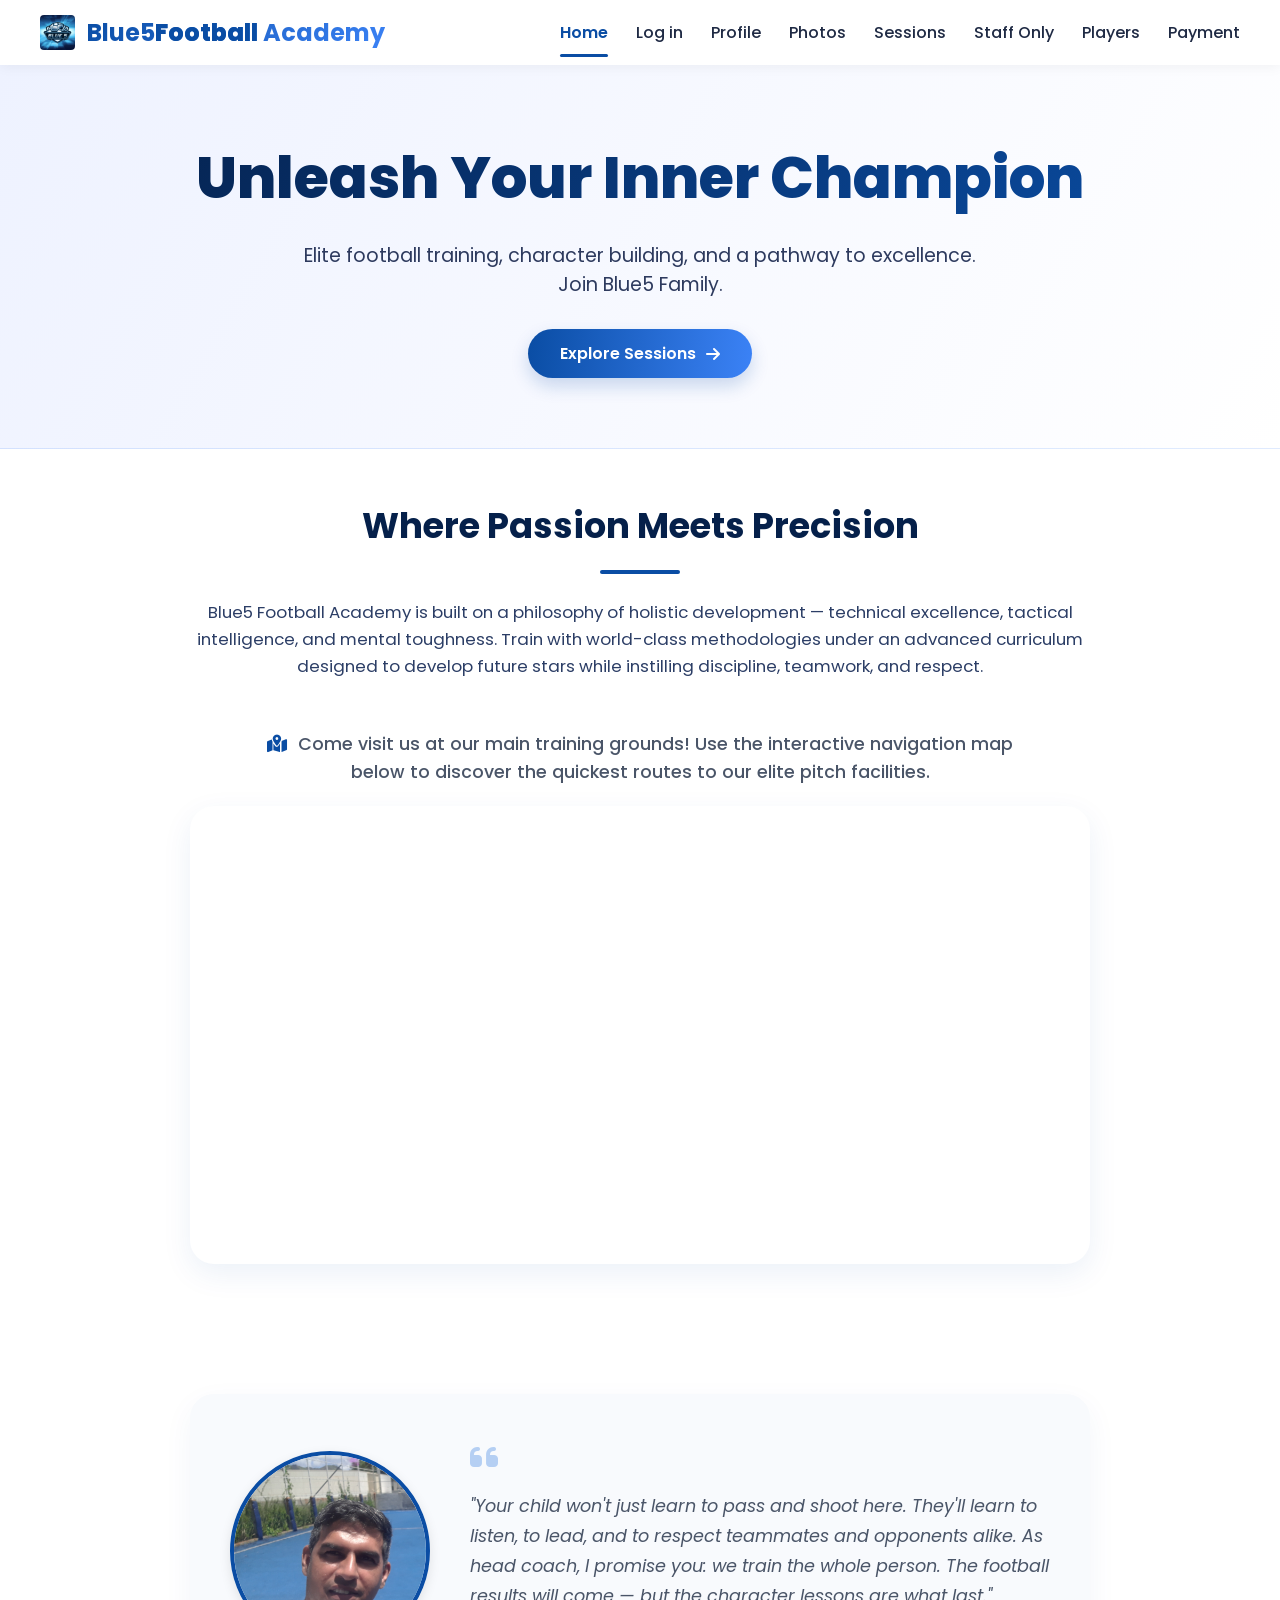
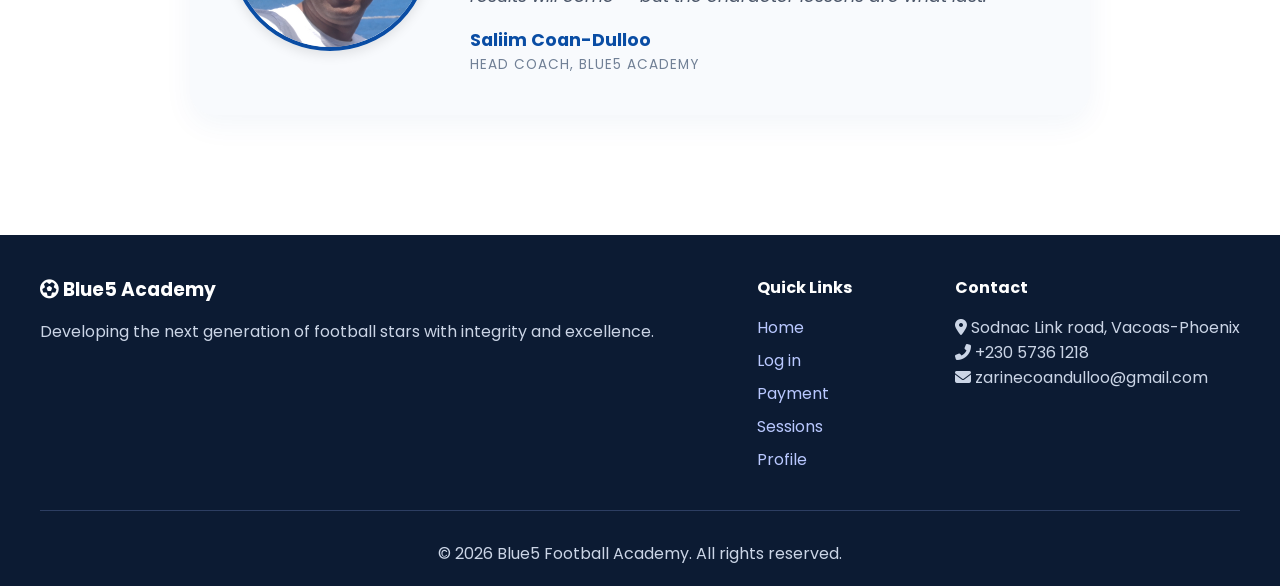
==== commit 2a2bde01: "Update index.html" ====
--- a/index.html
+++ b/index.html
@@ -202,7 +202,7 @@
                 <div class="map-wrapper">
                     <iframe 
                         class="map-frame" 
-                        src="https://www.google.com/maps/embed?pb=!1m18!1m12!1m3!1d3742.802107481109!2d57.48529327595701!3d-20.308466650390117!2m3!1f0!2f0!3f0!3m2!1i1024!2i768!4f13.1!3m3!1m2!1s0x217c5b36440ec051%3A0xcb06f1d8f1d7d0eb!2sSodnac%20Link%20Rd%2C%20Phoenix!5e0!3m2!1sen!2smu!4v1717260000000!5m2!1sen!2smu" 
+                        src="https://maps.google.com/maps?q=Sodnac%20Link%20road,%20Vacoas-Phoenix&t=&z=15&ie=UTF8&iwloc=&output=embed" 
                         allowfullscreen="" 
                         loading="lazy">
                     </iframe>
@@ -235,9 +235,9 @@
                     <ul>
                         <li><a href="index.html">Home</a></li>
                         <li><a href="login.html">Log in</a></li>
-                        <li><a href="Payment.html">Payment</a></li>
+                        <li><a href="pay_info.html">Payment</a></li>
                         <li><a href="sessions.html">Sessions</a></li>
-                        <li><a href="Coach.html">Coach</a></li>
+                        <li><a href="profile.html">Profile</a></li>
                     </ul>
                 </div>
                 <div class="footer-col">
